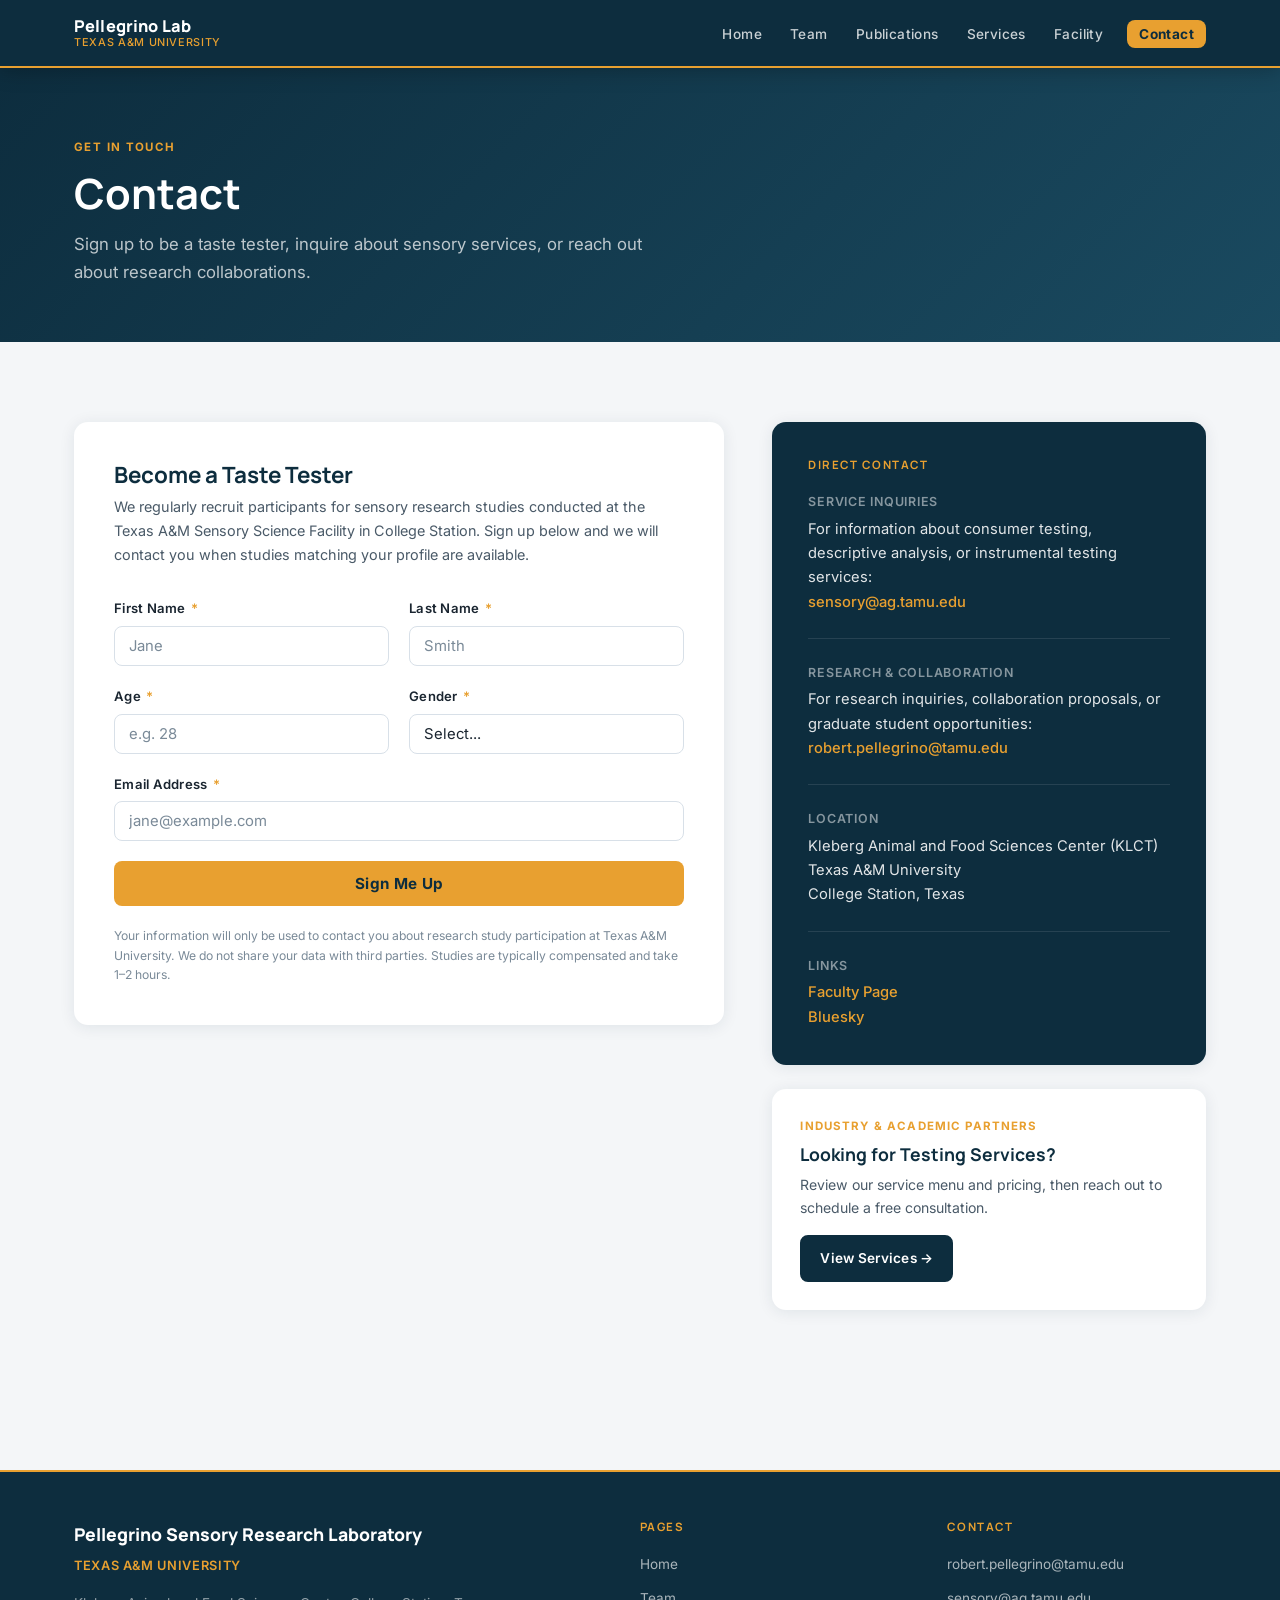
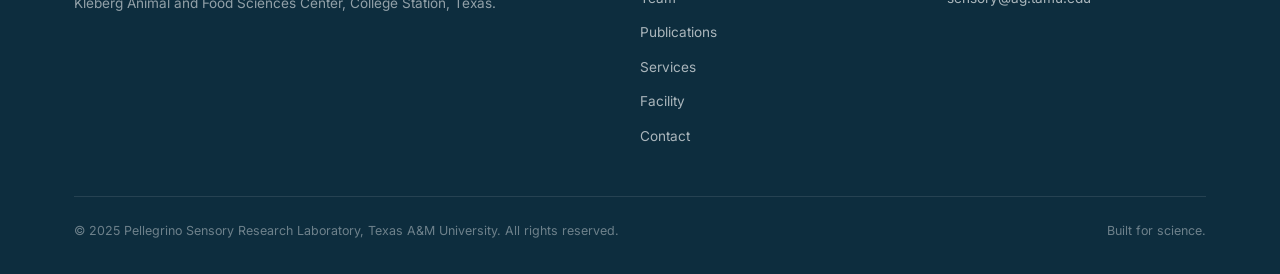
==== contact.html @ fd7e1817 "Add site files Add initial site files" ====
<!DOCTYPE html>
<html lang="en">
<head>
  <meta charset="UTF-8" />
  <meta name="viewport" content="width=device-width, initial-scale=1.0" />
  <title>Contact | Pellegrino Sensory Research Laboratory</title>
  <meta name="description" content="Sign up to be a taste tester, inquire about services, or reach out to the Pellegrino Sensory Research Laboratory at Texas A&M University." />
  <link rel="stylesheet" href="css/style.css" />
</head>
<body>

  <!-- Navigation -->
  <nav class="nav">
    <div class="nav-inner">
      <a class="nav-brand" href="index.html">
        <span class="nav-brand-name">Pellegrino Lab</span>
        <span class="nav-brand-sub">Texas A&amp;M University</span>
      </a>
      <button class="nav-toggle" aria-label="Toggle navigation">
        <span></span><span></span><span></span>
      </button>
      <ul class="nav-links">
        <li><a href="index.html">Home</a></li>
        <li><a href="team.html">Team</a></li>
        <li><a href="publications.html">Publications</a></li>
        <li><a href="services.html">Services</a></li>
        <li><a href="facilities.html">Facility</a></li>
        <li><a href="contact.html" class="nav-cta">Contact</a></li>
      </ul>
    </div>
  </nav>

  <!-- Page Hero -->
  <section class="page-hero">
    <div class="container">
      <span class="section-label">Get In Touch</span>
      <h1>Contact</h1>
      <p>Sign up to be a taste tester, inquire about sensory services, or reach out about research collaborations.</p>
    </div>
  </section>

  <!-- Contact Grid -->
  <section class="section">
    <div class="container">
      <div class="contact-grid">

        <!-- Taste Tester Form -->
        <div class="contact-form-card">
          <h2 class="form-title">Become a Taste Tester</h2>
          <p class="form-desc">
            We regularly recruit participants for sensory research studies conducted at the Texas A&amp;M
            Sensory Science Facility in College Station. Sign up below and we will contact you when
            studies matching your profile are available.
          </p>

          <form id="tasterForm" novalidate>
            <div class="form-row">
              <div class="form-group">
                <label for="firstName">First Name <span class="req">*</span></label>
                <input type="text" id="firstName" name="firstName" placeholder="Jane" required autocomplete="given-name" />
              </div>
              <div class="form-group">
                <label for="lastName">Last Name <span class="req">*</span></label>
                <input type="text" id="lastName" name="lastName" placeholder="Smith" required autocomplete="family-name" />
              </div>
            </div>

            <div class="form-row">
              <div class="form-group">
                <label for="age">Age <span class="req">*</span></label>
                <input type="number" id="age" name="age" placeholder="e.g. 28" min="18" max="100" required />
              </div>
              <div class="form-group">
                <label for="gender">Gender <span class="req">*</span></label>
                <select id="gender" name="gender" required>
                  <option value="" disabled selected>Select...</option>
                  <option value="female">Female</option>
                  <option value="male">Male</option>
                  <option value="other">Other / Prefer not to say</option>
                </select>
              </div>
            </div>

            <div class="form-group">
              <label for="email">Email Address <span class="req">*</span></label>
              <input type="email" id="email" name="email" placeholder="jane@example.com" required autocomplete="email" />
            </div>

            <button type="submit" class="form-submit">Sign Me Up</button>

            <div id="formMessage" class="form-message"></div>
          </form>

          <p style="font-size:0.76rem; color:var(--muted); margin-top:20px; line-height:1.6;">
            Your information will only be used to contact you about research study participation at
            Texas A&amp;M University. We do not share your data with third parties.
            Studies are typically compensated and take 1–2 hours.
          </p>
        </div>

        <!-- Contact Info -->
        <div>
          <div class="contact-info-card">
            <h3>Direct Contact</h3>

            <div class="contact-entry">
              <p class="contact-entry-label">Service Inquiries</p>
              <p class="contact-entry-value">
                For information about consumer testing, descriptive analysis, or instrumental testing services:<br />
                <a href="mailto:sensory@ag.tamu.edu">sensory@ag.tamu.edu</a>
              </p>
            </div>

            <div class="contact-entry">
              <p class="contact-entry-label">Research &amp; Collaboration</p>
              <p class="contact-entry-value">
                For research inquiries, collaboration proposals, or graduate student opportunities:<br />
                <a href="mailto:robert.pellegrino@tamu.edu">robert.pellegrino@tamu.edu</a>
              </p>
            </div>

            <div class="contact-entry">
              <p class="contact-entry-label">Location</p>
              <p class="contact-entry-value">
                Kleberg Animal and Food Sciences Center (KLCT)<br />
                Texas A&amp;M University<br />
                College Station, Texas
              </p>
            </div>

            <div class="contact-entry">
              <p class="contact-entry-label">Links</p>
              <p class="contact-entry-value">
                <a href="https://animalscience.tamu.edu/people/pellegrino-robert/" target="_blank" rel="noopener">Faculty Page</a><br />
                <a href="https://bsky.app/profile/kingfunk.bsky.social" target="_blank" rel="noopener">Bluesky</a>
              </p>
            </div>
          </div>

          <!-- Services CTA -->
          <div style="background:var(--bg-white); border-radius:var(--radius-lg); box-shadow:var(--shadow); padding:28px; margin-top:24px;">
            <p style="font-size:0.72rem; font-weight:700; letter-spacing:0.1em; text-transform:uppercase; color:var(--amber); margin-bottom:8px;">Industry &amp; Academic Partners</p>
            <h3 style="font-size:1.1rem; margin-bottom:8px;">Looking for Testing Services?</h3>
            <p style="font-size:0.88rem; color:var(--text-light); margin-bottom:16px;">
              Review our service menu and pricing, then reach out to schedule a free consultation.
            </p>
            <a href="services.html" class="btn btn-navy" style="font-size:0.85rem; padding:10px 18px;">View Services &rarr;</a>
          </div>
        </div>

      </div>
    </div>
  </section>

  <!-- Google Apps Script Setup Instructions (hidden — for admin reference) -->
  <!--
    ===============================================================
    GOOGLE APPS SCRIPT SETUP — TASTE TESTER FORM
    ===============================================================

    1. Create a new Google Sheet. Name the first row columns:
       Timestamp | First Name | Last Name | Age | Gender | Email

    2. Go to Extensions > Apps Script in that Google Sheet.

    3. Paste this code:

    function doPost(e) {
      try {
        var sheet = SpreadsheetApp.getActiveSpreadsheet().getActiveSheet();
        var data = JSON.parse(e.postData.contents);
        sheet.appendRow([
          new Date(),
          data.firstName || '',
          data.lastName  || '',
          data.age       || '',
          data.gender    || '',
          data.email     || ''
        ]);
        return ContentService
          .createTextOutput(JSON.stringify({ status: 'success' }))
          .setMimeType(ContentService.MimeType.JSON);
      } catch (err) {
        return ContentService
          .createTextOutput(JSON.stringify({ status: 'error', message: err.toString() }))
          .setMimeType(ContentService.MimeType.JSON);
      }
    }

    4. Click Deploy > New Deployment.
       - Type: Web App
       - Execute as: Me
       - Who has access: Anyone

    5. Copy the Web App URL.

    6. Open js/main.js and replace:
       const SCRIPT_URL = 'YOUR_GOOGLE_APPS_SCRIPT_URL';
       with your actual URL.
    ===============================================================
  -->

  <!-- Footer -->
  <footer class="footer">
    <div class="container">
      <div class="footer-grid">
        <div class="footer-brand">
          <div class="footer-brand-name">Pellegrino Sensory Research Laboratory</div>
          <div class="footer-brand-sub">Texas A&amp;M University</div>
          <p>Kleberg Animal and Food Sciences Center, College Station, Texas.</p>
        </div>
        <div class="footer-col">
          <h4>Pages</h4>
          <ul>
            <li><a href="index.html">Home</a></li>
            <li><a href="team.html">Team</a></li>
            <li><a href="publications.html">Publications</a></li>
            <li><a href="services.html">Services</a></li>
            <li><a href="facilities.html">Facility</a></li>
            <li><a href="contact.html">Contact</a></li>
          </ul>
        </div>
        <div class="footer-col">
          <h4>Contact</h4>
          <ul>
            <li><a href="mailto:robert.pellegrino@tamu.edu">robert.pellegrino@tamu.edu</a></li>
            <li><a href="mailto:sensory@ag.tamu.edu">sensory@ag.tamu.edu</a></li>
          </ul>
        </div>
      </div>
      <div class="footer-bottom">
        <p>&copy; 2025 Pellegrino Sensory Research Laboratory, Texas A&amp;M University. All rights reserved.</p>
        <p>Built for science.</p>
      </div>
    </div>
  </footer>

  <script src="js/main.js"></script>
</body>
</html>
---- css/style.css ----
/* ============================================================
   Pellegrino Sensory Research Laboratory — Main Stylesheet
   Design: Modern Scientific | Navy + Amber
   ============================================================ */

@import url('https://fonts.googleapis.com/css2?family=Inter:wght@300;400;500;600;700&family=Manrope:wght@700;800&display=swap');

/* --- Custom Properties --- */
:root {
  --navy:        #0d2d3e;
  --navy-mid:    #1a4a60;
  --navy-light:  #2a6080;
  --amber:       #e8a030;
  --amber-light: #f0b850;
  --amber-dim:   rgba(232,160,48,0.12);
  --bg:          #f4f6f8;
  --bg-white:    #ffffff;
  --text:        #1a2530;
  --text-light:  #4a5a68;
  --muted:       #7a8a98;
  --border:      #d8e0e8;
  --shadow:      0 2px 16px rgba(13,45,62,0.09);
  --shadow-lg:   0 8px 40px rgba(13,45,62,0.14);
  --radius:      8px;
  --radius-lg:   14px;
  --nav-h:       68px;
  --max:         1180px;
  --transition:  0.22s ease;
}

/* --- Reset & Base --- */
*, *::before, *::after { box-sizing: border-box; margin: 0; padding: 0; }

html { scroll-behavior: smooth; }

body {
  font-family: 'Inter', -apple-system, BlinkMacSystemFont, 'Segoe UI', sans-serif;
  font-size: 16px;
  line-height: 1.65;
  color: var(--text);
  background: var(--bg);
}

a { color: var(--amber); text-decoration: none; transition: color var(--transition); }
a:hover { color: var(--amber-light); }

img { max-width: 100%; height: auto; display: block; border-radius: var(--radius); }

h1, h2, h3, h4 {
  font-family: 'Manrope', 'Inter', sans-serif;
  line-height: 1.2;
  color: var(--navy);
}

p { margin-bottom: 1rem; }
p:last-child { margin-bottom: 0; }

ul { list-style: none; }

/* --- Layout Helpers --- */
.container {
  max-width: var(--max);
  margin: 0 auto;
  padding: 0 24px;
}

.section { padding: 80px 0; }
.section-sm { padding: 48px 0; }

.section-label {
  display: inline-block;
  font-size: 0.72rem;
  font-weight: 700;
  letter-spacing: 0.12em;
  text-transform: uppercase;
  color: var(--amber);
  margin-bottom: 12px;
}

.section-title {
  font-size: clamp(1.6rem, 3vw, 2.2rem);
  font-weight: 800;
  color: var(--navy);
  margin-bottom: 16px;
}

.section-subtitle {
  font-size: 1.08rem;
  color: var(--text-light);
  max-width: 640px;
  margin-bottom: 48px;
}

.text-center { text-align: center; }
.text-center .section-subtitle { margin-left: auto; margin-right: auto; }

/* --- Navigation --- */
.nav {
  position: sticky;
  top: 0;
  z-index: 1000;
  background: var(--navy);
  height: var(--nav-h);
  border-bottom: 2px solid var(--amber);
  box-shadow: 0 2px 20px rgba(0,0,0,0.25);
}

.nav-inner {
  max-width: var(--max);
  margin: 0 auto;
  padding: 0 24px;
  height: 100%;
  display: flex;
  align-items: center;
  justify-content: space-between;
  gap: 24px;
}

.nav-brand {
  display: flex;
  flex-direction: column;
  line-height: 1.15;
  color: var(--bg-white);
  text-decoration: none;
  flex-shrink: 0;
}

.nav-brand-name {
  font-family: 'Manrope', sans-serif;
  font-size: 1.02rem;
  font-weight: 800;
  letter-spacing: 0.01em;
  color: var(--bg-white);
}

.nav-brand-sub {
  font-size: 0.68rem;
  font-weight: 500;
  letter-spacing: 0.06em;
  text-transform: uppercase;
  color: var(--amber);
}

.nav-links {
  display: flex;
  align-items: center;
  gap: 4px;
}

.nav-links a {
  font-size: 0.85rem;
  font-weight: 500;
  letter-spacing: 0.03em;
  color: rgba(255,255,255,0.78);
  padding: 6px 12px;
  border-radius: var(--radius);
  transition: all var(--transition);
  text-decoration: none;
}

.nav-links a:hover {
  color: var(--bg-white);
  background: rgba(255,255,255,0.1);
}

.nav-links a.active {
  color: var(--amber);
  background: var(--amber-dim);
}

.nav-links a.nav-cta {
  background: var(--amber);
  color: var(--navy);
  font-weight: 700;
  margin-left: 8px;
}

.nav-links a.nav-cta:hover {
  background: var(--amber-light);
  color: var(--navy);
}

/* Hamburger */
.nav-toggle {
  display: none;
  flex-direction: column;
  gap: 5px;
  cursor: pointer;
  padding: 8px;
  border: none;
  background: none;
}

.nav-toggle span {
  display: block;
  width: 24px;
  height: 2px;
  background: var(--bg-white);
  border-radius: 2px;
  transition: all var(--transition);
}

.nav-toggle.open span:nth-child(1) { transform: translateY(7px) rotate(45deg); }
.nav-toggle.open span:nth-child(2) { opacity: 0; }
.nav-toggle.open span:nth-child(3) { transform: translateY(-7px) rotate(-45deg); }

/* --- Hero (Home Page) --- */
.hero {
  background: linear-gradient(135deg, var(--navy) 0%, var(--navy-mid) 60%, #1a3d54 100%);
  padding: 100px 0 90px;
  position: relative;
  overflow: hidden;
}

.hero::before {
  content: '';
  position: absolute;
  inset: 0;
  background:
    radial-gradient(ellipse 60% 80% at 80% 40%, rgba(232,160,48,0.08) 0%, transparent 70%),
    radial-gradient(ellipse 40% 60% at 10% 80%, rgba(42,96,128,0.3) 0%, transparent 70%);
}

.hero .container { position: relative; z-index: 1; }

.hero-grid {
  display: grid;
  grid-template-columns: 1fr 1fr;
  gap: 60px;
  align-items: center;
}

.hero-eyebrow {
  font-size: 0.72rem;
  font-weight: 700;
  letter-spacing: 0.14em;
  text-transform: uppercase;
  color: var(--amber);
  margin-bottom: 16px;
}

.hero h1 {
  font-family: 'Manrope', sans-serif;
  font-size: clamp(2rem, 4vw, 3rem);
  font-weight: 800;
  color: #ffffff;
  line-height: 1.12;
  margin-bottom: 24px;
}

.hero h1 em {
  font-style: normal;
  color: var(--amber);
}

.hero-desc {
  font-size: 1.05rem;
  color: rgba(255,255,255,0.78);
  line-height: 1.7;
  margin-bottom: 36px;
  max-width: 520px;
}

.hero-actions { display: flex; gap: 16px; flex-wrap: wrap; }

.btn {
  display: inline-flex;
  align-items: center;
  gap: 8px;
  padding: 12px 24px;
  border-radius: var(--radius);
  font-size: 0.9rem;
  font-weight: 600;
  letter-spacing: 0.02em;
  cursor: pointer;
  border: 2px solid transparent;
  transition: all var(--transition);
  text-decoration: none;
}

.btn-primary {
  background: var(--amber);
  color: var(--navy);
  border-color: var(--amber);
}

.btn-primary:hover {
  background: var(--amber-light);
  color: var(--navy);
  border-color: var(--amber-light);
  transform: translateY(-1px);
  box-shadow: 0 6px 20px rgba(232,160,48,0.35);
}

.btn-outline {
  background: transparent;
  color: #ffffff;
  border-color: rgba(255,255,255,0.4);
}

.btn-outline:hover {
  background: rgba(255,255,255,0.1);
  color: #ffffff;
  border-color: rgba(255,255,255,0.8);
}

.btn-navy {
  background: var(--navy);
  color: #ffffff;
  border-color: var(--navy);
}

.btn-navy:hover {
  background: var(--navy-mid);
  color: #ffffff;
  transform: translateY(-1px);
  box-shadow: var(--shadow);
}

.hero-visual img {
  border-radius: var(--radius-lg);
  box-shadow: var(--shadow-lg);
  width: 100%;
  max-height: 400px;
  object-fit: contain;
  background: rgba(255,255,255,0.05);
  padding: 24px;
}

/* --- Stat Bar --- */
.stat-bar {
  background: var(--amber);
  padding: 28px 0;
}

.stat-grid {
  display: grid;
  grid-template-columns: repeat(4, 1fr);
  gap: 24px;
  text-align: center;
}

.stat-item {}

.stat-number {
  font-family: 'Manrope', sans-serif;
  font-size: 1.9rem;
  font-weight: 800;
  color: var(--navy);
  line-height: 1;
  display: block;
}

.stat-label {
  font-size: 0.78rem;
  font-weight: 600;
  letter-spacing: 0.06em;
  text-transform: uppercase;
  color: var(--navy);
  opacity: 0.75;
  margin-top: 4px;
}

/* --- Content Cards --- */
.card {
  background: var(--bg-white);
  border-radius: var(--radius-lg);
  box-shadow: var(--shadow);
  overflow: hidden;
  transition: box-shadow var(--transition), transform var(--transition);
}

.card:hover {
  box-shadow: var(--shadow-lg);
  transform: translateY(-3px);
}

.card-body { padding: 28px; }

.card-icon {
  width: 52px;
  height: 52px;
  border-radius: 12px;
  background: var(--amber-dim);
  display: flex;
  align-items: center;
  justify-content: center;
  font-size: 1.5rem;
  margin-bottom: 16px;
}

.card h3 {
  font-size: 1.1rem;
  font-weight: 700;
  margin-bottom: 10px;
}

.card p { font-size: 0.93rem; color: var(--text-light); }

/* Grid helpers */
.grid-3 { display: grid; grid-template-columns: repeat(3, 1fr); gap: 24px; }
.grid-2 { display: grid; grid-template-columns: repeat(2, 1fr); gap: 32px; }
.grid-2-1 { display: grid; grid-template-columns: 2fr 1fr; gap: 48px; align-items: start; }

/* --- Research Section (Home) --- */
.research-split {
  display: grid;
  grid-template-columns: 1fr 1fr;
  gap: 64px;
  align-items: center;
}

.research-split img {
  border-radius: var(--radius-lg);
  box-shadow: var(--shadow);
}

/* --- Approach Banner --- */
.approach-banner {
  background: var(--navy);
  padding: 72px 0;
}

.approach-banner .section-label { color: var(--amber); }
.approach-banner .section-title { color: #ffffff; }
.approach-banner .section-subtitle { color: rgba(255,255,255,0.7); max-width: 700px; }

.approach-grid {
  display: grid;
  grid-template-columns: repeat(4, 1fr);
  gap: 20px;
  margin-top: 48px;
}

.approach-item {
  background: rgba(255,255,255,0.06);
  border: 1px solid rgba(255,255,255,0.1);
  border-radius: var(--radius-lg);
  padding: 28px 22px;
  text-align: center;
  transition: background var(--transition), border-color var(--transition);
}

.approach-item:hover {
  background: rgba(232,160,48,0.12);
  border-color: var(--amber);
}

.approach-icon {
  font-size: 2rem;
  margin-bottom: 12px;
}

.approach-item h4 {
  font-size: 1rem;
  font-weight: 700;
  color: var(--amber);
  margin-bottom: 8px;
}

.approach-item p {
  font-size: 0.85rem;
  color: rgba(255,255,255,0.65);
  line-height: 1.55;
}

/* --- Team Page --- */
.pi-card {
  background: var(--bg-white);
  border-radius: var(--radius-lg);
  box-shadow: var(--shadow-lg);
  overflow: hidden;
  display: grid;
  grid-template-columns: 280px 1fr;
}

.pi-photo {
  position: relative;
  overflow: hidden;
}

.pi-photo img {
  width: 100%;
  height: 100%;
  object-fit: cover;
  object-position: top;
  border-radius: 0;
  min-height: 360px;
}

.pi-body {
  padding: 48px 48px;
}

.pi-role {
  display: inline-block;
  background: var(--amber-dim);
  color: var(--amber);
  font-size: 0.75rem;
  font-weight: 700;
  letter-spacing: 0.1em;
  text-transform: uppercase;
  padding: 4px 12px;
  border-radius: 20px;
  margin-bottom: 12px;
}

.pi-body h2 {
  font-size: 1.8rem;
  margin-bottom: 6px;
}

.pi-institution {
  font-size: 0.88rem;
  color: var(--muted);
  margin-bottom: 24px;
}

.pi-links {
  display: flex;
  flex-wrap: wrap;
  gap: 10px;
  margin: 20px 0 28px;
}

.pi-links a {
  display: inline-flex;
  align-items: center;
  gap: 6px;
  font-size: 0.82rem;
  font-weight: 600;
  padding: 6px 14px;
  border-radius: 20px;
  border: 1.5px solid var(--border);
  color: var(--text-light);
  transition: all var(--transition);
}

.pi-links a:hover {
  border-color: var(--amber);
  color: var(--amber);
  background: var(--amber-dim);
}

.cookbook-strip {
  background: linear-gradient(135deg, var(--navy) 0%, var(--navy-mid) 100%);
  border-radius: var(--radius-lg);
  padding: 40px;
  display: grid;
  grid-template-columns: 120px 1fr;
  gap: 32px;
  align-items: center;
  margin-top: 40px;
}

.cookbook-strip img {
  border-radius: var(--radius);
  box-shadow: var(--shadow-lg);
  width: 120px;
}

.cookbook-strip h3 { color: #ffffff; margin-bottom: 8px; }
.cookbook-strip p { color: rgba(255,255,255,0.72); font-size: 0.9rem; }
.cookbook-strip .btn { margin-top: 16px; }

.team-grid {
  display: grid;
  grid-template-columns: repeat(3, 1fr);
  gap: 28px;
  margin-top: 48px;
}

.member-card {
  background: var(--bg-white);
  border-radius: var(--radius-lg);
  box-shadow: var(--shadow);
  overflow: hidden;
  text-align: center;
  transition: box-shadow var(--transition), transform var(--transition);
}

.member-card:hover {
  box-shadow: var(--shadow-lg);
  transform: translateY(-4px);
}

.member-photo {
  height: 200px;
  background: linear-gradient(135deg, var(--bg) 0%, var(--border) 100%);
  display: flex;
  align-items: center;
  justify-content: center;
  font-size: 4rem;
  color: var(--muted);
}

.member-photo img {
  width: 100%;
  height: 100%;
  object-fit: cover;
  object-position: top;
  border-radius: 0;
}

.member-body { padding: 24px; }
.member-body h3 { font-size: 1.05rem; margin-bottom: 4px; }
.member-role {
  font-size: 0.8rem;
  color: var(--amber);
  font-weight: 600;
  text-transform: uppercase;
  letter-spacing: 0.07em;
}

/* --- Publications Page --- */
.pub-list { list-style: none; }

.pub-item {
  background: var(--bg-white);
  border-radius: var(--radius);
  box-shadow: var(--shadow);
  padding: 24px 28px;
  margin-bottom: 16px;
  border-left: 3px solid var(--border);
  transition: border-color var(--transition), box-shadow var(--transition);
}

.pub-item:hover {
  border-left-color: var(--amber);
  box-shadow: var(--shadow-lg);
}

.pub-year {
  font-size: 0.75rem;
  font-weight: 700;
  letter-spacing: 0.08em;
  color: var(--amber);
  text-transform: uppercase;
  margin-bottom: 6px;
}

.pub-citation {
  font-size: 0.93rem;
  color: var(--text);
  line-height: 1.6;
}

.pub-citation a {
  color: var(--navy-light);
  text-decoration: underline;
  text-underline-offset: 2px;
}

.pub-citation a:hover { color: var(--amber); }

.pub-type-badge {
  display: inline-block;
  font-size: 0.68rem;
  font-weight: 700;
  letter-spacing: 0.1em;
  text-transform: uppercase;
  padding: 3px 10px;
  border-radius: 20px;
  margin-bottom: 8px;
}

.badge-preprint {
  background: rgba(42,96,128,0.12);
  color: var(--navy-light);
}

.badge-journal {
  background: var(--amber-dim);
  color: #a06010;
}

.badge-book {
  background: rgba(92,124,78,0.12);
  color: #4a7a38;
}

.book-card {
  background: var(--bg-white);
  border-radius: var(--radius-lg);
  box-shadow: var(--shadow);
  overflow: hidden;
  display: flex;
  gap: 0;
}

.book-cover {
  width: 160px;
  flex-shrink: 0;
  overflow: hidden;
}

.book-cover img {
  width: 100%;
  height: 100%;
  object-fit: cover;
  border-radius: 0;
}

.book-info { padding: 32px; }
.book-info h3 { margin-bottom: 10px; font-size: 1.2rem; }
.book-info p { font-size: 0.92rem; color: var(--text-light); margin-bottom: 16px; }

/* --- Services Page --- */
.services-intro {
  background: var(--bg-white);
  border-radius: var(--radius-lg);
  box-shadow: var(--shadow);
  padding: 40px;
  display: grid;
  grid-template-columns: 1fr auto;
  gap: 32px;
  align-items: center;
  margin-bottom: 56px;
}

.services-intro p { font-size: 1rem; color: var(--text-light); }
.services-intro-contact p { text-align: right; }
.services-intro-contact a { font-weight: 600; display: block; }

.service-section { margin-bottom: 56px; }

.service-header {
  display: flex;
  align-items: center;
  gap: 16px;
  margin-bottom: 28px;
  padding-bottom: 16px;
  border-bottom: 2px solid var(--border);
}

.service-header-icon {
  width: 48px;
  height: 48px;
  border-radius: 12px;
  background: var(--navy);
  display: flex;
  align-items: center;
  justify-content: center;
  font-size: 1.3rem;
  flex-shrink: 0;
}

.service-header h2 { font-size: 1.5rem; color: var(--navy); }
.service-header p { font-size: 0.88rem; color: var(--text-light); margin: 4px 0 0; }

.pricing-grid { display: grid; grid-template-columns: repeat(3, 1fr); gap: 20px; }

.pricing-card {
  background: var(--bg-white);
  border-radius: var(--radius-lg);
  box-shadow: var(--shadow);
  overflow: hidden;
  display: flex;
  flex-direction: column;
}

.pricing-card-header {
  background: var(--navy);
  padding: 24px 24px 20px;
  color: #ffffff;
}

.pricing-card-header h3 { font-size: 1.05rem; color: #ffffff; margin-bottom: 4px; }
.pricing-card-desc { font-size: 0.8rem; color: rgba(255,255,255,0.65); line-height: 1.5; }

.pricing-card-body { padding: 24px; flex: 1; }

.pricing-spec {
  font-size: 0.83rem;
  color: var(--text-light);
  padding: 8px 0;
  border-bottom: 1px solid var(--border);
  display: flex;
  align-items: flex-start;
  gap: 8px;
}

.pricing-spec:last-of-type { border-bottom: none; }

.pricing-spec::before {
  content: '·';
  color: var(--amber);
  font-weight: 700;
  flex-shrink: 0;
  margin-top: 1px;
}

.pricing-table { margin-top: 20px; }

.price-row {
  display: flex;
  justify-content: space-between;
  align-items: center;
  padding: 10px 16px;
  border-radius: var(--radius);
  font-size: 0.88rem;
}

.price-row:nth-child(odd) { background: var(--bg); }

.price-label { font-weight: 500; color: var(--text); }
.price-value { font-weight: 700; color: var(--navy); }

.price-note {
  font-size: 0.78rem;
  color: var(--muted);
  margin-top: 12px;
  padding: 10px 14px;
  background: var(--amber-dim);
  border-radius: var(--radius);
  border-left: 3px solid var(--amber);
}

.instrument-table {
  width: 100%;
  border-collapse: collapse;
  font-size: 0.9rem;
}

.instrument-table th {
  background: var(--navy);
  color: #ffffff;
  font-weight: 600;
  text-align: left;
  padding: 12px 18px;
  font-size: 0.82rem;
  letter-spacing: 0.04em;
}

.instrument-table th:first-child { border-radius: var(--radius) 0 0 0; }
.instrument-table th:last-child { border-radius: 0 var(--radius) 0 0; }

.instrument-table td {
  padding: 12px 18px;
  border-bottom: 1px solid var(--border);
  color: var(--text);
}

.instrument-table tr:last-child td { border-bottom: none; }
.instrument-table tr:hover td { background: var(--bg); }

/* --- Facilities Page --- */
.facility-hero {
  background: var(--navy);
  padding: 72px 0 56px;
}

.facility-hero .section-title { color: #ffffff; }
.facility-hero .section-subtitle { color: rgba(255,255,255,0.72); }
.facility-hero .section-label { color: var(--amber); }

.facility-stats {
  display: grid;
  grid-template-columns: repeat(4, 1fr);
  gap: 20px;
  margin-top: 48px;
}

.facility-stat {
  background: rgba(255,255,255,0.07);
  border: 1px solid rgba(255,255,255,0.12);
  border-radius: var(--radius-lg);
  padding: 24px 20px;
  text-align: center;
}

.facility-stat-num {
  display: block;
  font-family: 'Manrope', sans-serif;
  font-size: 2rem;
  font-weight: 800;
  color: var(--amber);
  line-height: 1;
  margin-bottom: 6px;
}

.facility-stat-label {
  font-size: 0.78rem;
  font-weight: 600;
  letter-spacing: 0.06em;
  text-transform: uppercase;
  color: rgba(255,255,255,0.6);
}

.facility-section {
  background: var(--bg-white);
  border-radius: var(--radius-lg);
  box-shadow: var(--shadow);
  overflow: hidden;
  margin-bottom: 28px;
}

.facility-section-header {
  padding: 28px 32px 20px;
  border-bottom: 1px solid var(--border);
  display: flex;
  align-items: center;
  gap: 16px;
}

.facility-section-icon {
  width: 44px;
  height: 44px;
  border-radius: 10px;
  background: var(--amber-dim);
  display: flex;
  align-items: center;
  justify-content: center;
  font-size: 1.2rem;
  flex-shrink: 0;
}

.facility-section-header h2 {
  font-size: 1.2rem;
  color: var(--navy);
}

.facility-section-body { padding: 28px 32px; }

.facility-section-body p { font-size: 0.95rem; color: var(--text-light); }

.facility-img {
  width: 100%;
  max-height: 420px;
  object-fit: cover;
  border-radius: 0;
  margin-bottom: 0;
}

/* --- Contact Page --- */
.contact-grid {
  display: grid;
  grid-template-columns: 3fr 2fr;
  gap: 48px;
  align-items: start;
}

.contact-form-card {
  background: var(--bg-white);
  border-radius: var(--radius-lg);
  box-shadow: var(--shadow);
  padding: 40px;
}

.form-title { font-size: 1.4rem; margin-bottom: 6px; }
.form-desc { font-size: 0.9rem; color: var(--text-light); margin-bottom: 32px; }

.form-row { display: grid; grid-template-columns: 1fr 1fr; gap: 20px; }

.form-group { margin-bottom: 20px; }

.form-group label {
  display: block;
  font-size: 0.82rem;
  font-weight: 600;
  color: var(--text);
  margin-bottom: 6px;
  letter-spacing: 0.02em;
}

.form-group label .req { color: var(--amber); margin-left: 2px; }

.form-group input,
.form-group select {
  width: 100%;
  padding: 10px 14px;
  border: 1.5px solid var(--border);
  border-radius: var(--radius);
  font-size: 0.93rem;
  font-family: inherit;
  color: var(--text);
  background: var(--bg-white);
  transition: border-color var(--transition), box-shadow var(--transition);
  outline: none;
  -webkit-appearance: none;
}

.form-group input:focus,
.form-group select:focus {
  border-color: var(--amber);
  box-shadow: 0 0 0 3px rgba(232,160,48,0.14);
}

.form-group input::placeholder { color: var(--muted); }

.form-submit {
  width: 100%;
  padding: 13px 24px;
  background: var(--amber);
  color: var(--navy);
  font-size: 0.95rem;
  font-weight: 700;
  font-family: inherit;
  border: none;
  border-radius: var(--radius);
  cursor: pointer;
  transition: all var(--transition);
  letter-spacing: 0.02em;
}

.form-submit:hover {
  background: var(--amber-light);
  transform: translateY(-1px);
  box-shadow: 0 6px 20px rgba(232,160,48,0.4);
}

.form-message {
  display: none;
  padding: 14px 18px;
  border-radius: var(--radius);
  font-size: 0.88rem;
  font-weight: 500;
  margin-top: 16px;
}

.form-message.success {
  background: rgba(52,168,83,0.1);
  color: #276633;
  border: 1px solid rgba(52,168,83,0.3);
}

.form-message.error {
  background: rgba(234,67,53,0.1);
  color: #c0392b;
  border: 1px solid rgba(234,67,53,0.3);
}

.contact-info-card {
  background: var(--navy);
  border-radius: var(--radius-lg);
  box-shadow: var(--shadow);
  padding: 36px;
  color: #ffffff;
}

.contact-info-card h3 {
  color: var(--amber);
  font-size: 0.72rem;
  font-weight: 700;
  letter-spacing: 0.12em;
  text-transform: uppercase;
  margin-bottom: 20px;
}

.contact-entry {
  margin-bottom: 24px;
  padding-bottom: 24px;
  border-bottom: 1px solid rgba(255,255,255,0.1);
}

.contact-entry:last-child { border-bottom: none; margin-bottom: 0; padding-bottom: 0; }

.contact-entry-label {
  font-size: 0.78rem;
  font-weight: 600;
  letter-spacing: 0.06em;
  text-transform: uppercase;
  color: rgba(255,255,255,0.5);
  margin-bottom: 4px;
}

.contact-entry-value {
  font-size: 0.92rem;
  color: rgba(255,255,255,0.88);
}

.contact-entry-value a {
  color: var(--amber);
  font-weight: 500;
}

.contact-entry-value a:hover { color: var(--amber-light); }

/* --- Page Hero (inner pages) --- */
.page-hero {
  background: linear-gradient(135deg, var(--navy) 0%, var(--navy-mid) 100%);
  padding: 64px 0 56px;
}

.page-hero .section-label { color: var(--amber); }
.page-hero h1 { color: #ffffff; font-size: clamp(1.8rem, 4vw, 2.6rem); margin-bottom: 12px; }
.page-hero p { color: rgba(255,255,255,0.72); max-width: 600px; font-size: 1.05rem; }

/* --- Footer --- */
.footer {
  background: var(--navy);
  border-top: 2px solid var(--amber);
  padding: 48px 0 32px;
  margin-top: 80px;
}

.footer-grid {
  display: grid;
  grid-template-columns: 2fr 1fr 1fr;
  gap: 48px;
  margin-bottom: 40px;
}

.footer-brand {}

.footer-brand-name {
  font-family: 'Manrope', sans-serif;
  font-size: 1.1rem;
  font-weight: 800;
  color: #ffffff;
  margin-bottom: 6px;
}

.footer-brand-sub {
  font-size: 0.8rem;
  color: var(--amber);
  font-weight: 600;
  letter-spacing: 0.05em;
  text-transform: uppercase;
  margin-bottom: 16px;
}

.footer-brand p {
  font-size: 0.85rem;
  color: rgba(255,255,255,0.55);
  line-height: 1.65;
  margin-bottom: 0;
}

.footer-col h4 {
  font-size: 0.72rem;
  font-weight: 700;
  letter-spacing: 0.12em;
  text-transform: uppercase;
  color: var(--amber);
  margin-bottom: 16px;
}

.footer-col ul li {
  margin-bottom: 8px;
}

.footer-col ul li a {
  font-size: 0.85rem;
  color: rgba(255,255,255,0.65);
  transition: color var(--transition);
}

.footer-col ul li a:hover { color: #ffffff; }

.footer-bottom {
  padding-top: 24px;
  border-top: 1px solid rgba(255,255,255,0.1);
  display: flex;
  justify-content: space-between;
  align-items: center;
  gap: 16px;
  flex-wrap: wrap;
}

.footer-bottom p {
  font-size: 0.78rem;
  color: rgba(255,255,255,0.4);
  margin-bottom: 0;
}

/* --- Utility --- */
.divider {
  height: 1px;
  background: var(--border);
  margin: 40px 0;
}

.amber-accent { color: var(--amber); }

.highlight-bar {
  background: var(--amber-dim);
  border-left: 4px solid var(--amber);
  border-radius: 0 var(--radius) var(--radius) 0;
  padding: 14px 20px;
  font-size: 0.92rem;
  color: var(--text);
  margin: 24px 0;
}

/* --- Responsive --- */
@media (max-width: 960px) {
  .nav-links { display: none; }
  .nav-toggle { display: flex; }

  .nav-links.open {
    display: flex;
    flex-direction: column;
    position: absolute;
    top: var(--nav-h);
    left: 0;
    right: 0;
    background: var(--navy);
    border-bottom: 2px solid var(--amber);
    padding: 16px 24px 24px;
    gap: 4px;
    box-shadow: 0 8px 24px rgba(0,0,0,0.3);
    z-index: 999;
  }

  .nav-links.open a {
    padding: 10px 14px;
    font-size: 0.95rem;
  }

  .nav-links.open a.nav-cta { margin-left: 0; margin-top: 8px; text-align: center; }

  .hero-grid,
  .research-split,
  .contact-grid,
  .pi-card,
  .grid-2,
  .grid-2-1 {
    grid-template-columns: 1fr;
  }

  .hero { padding: 64px 0; }
  .hero-visual { display: none; }

  .stat-grid,
  .approach-grid,
  .facility-stats { grid-template-columns: repeat(2, 1fr); }

  .grid-3,
  .team-grid,
  .pricing-grid { grid-template-columns: 1fr 1fr; }

  .pi-photo { min-height: 300px; }

  .book-card { flex-direction: column; }
  .book-cover { width: 100%; height: 200px; }
  .book-cover img { object-position: top center; }

  .services-intro { grid-template-columns: 1fr; }
  .services-intro-contact p { text-align: left; }

  .footer-grid { grid-template-columns: 1fr 1fr; gap: 32px; }
  .footer-brand { grid-column: 1 / -1; }
}

@media (max-width: 600px) {
  .section { padding: 56px 0; }
  .container { padding: 0 18px; }

  .stat-grid,
  .approach-grid,
  .facility-stats,
  .grid-3,
  .team-grid,
  .pricing-grid,
  .form-row { grid-template-columns: 1fr; }

  .cookbook-strip { grid-template-columns: 1fr; text-align: center; }
  .cookbook-strip img { margin: 0 auto; }

  .footer-grid { grid-template-columns: 1fr; }
  .footer-bottom { flex-direction: column; text-align: center; }
}
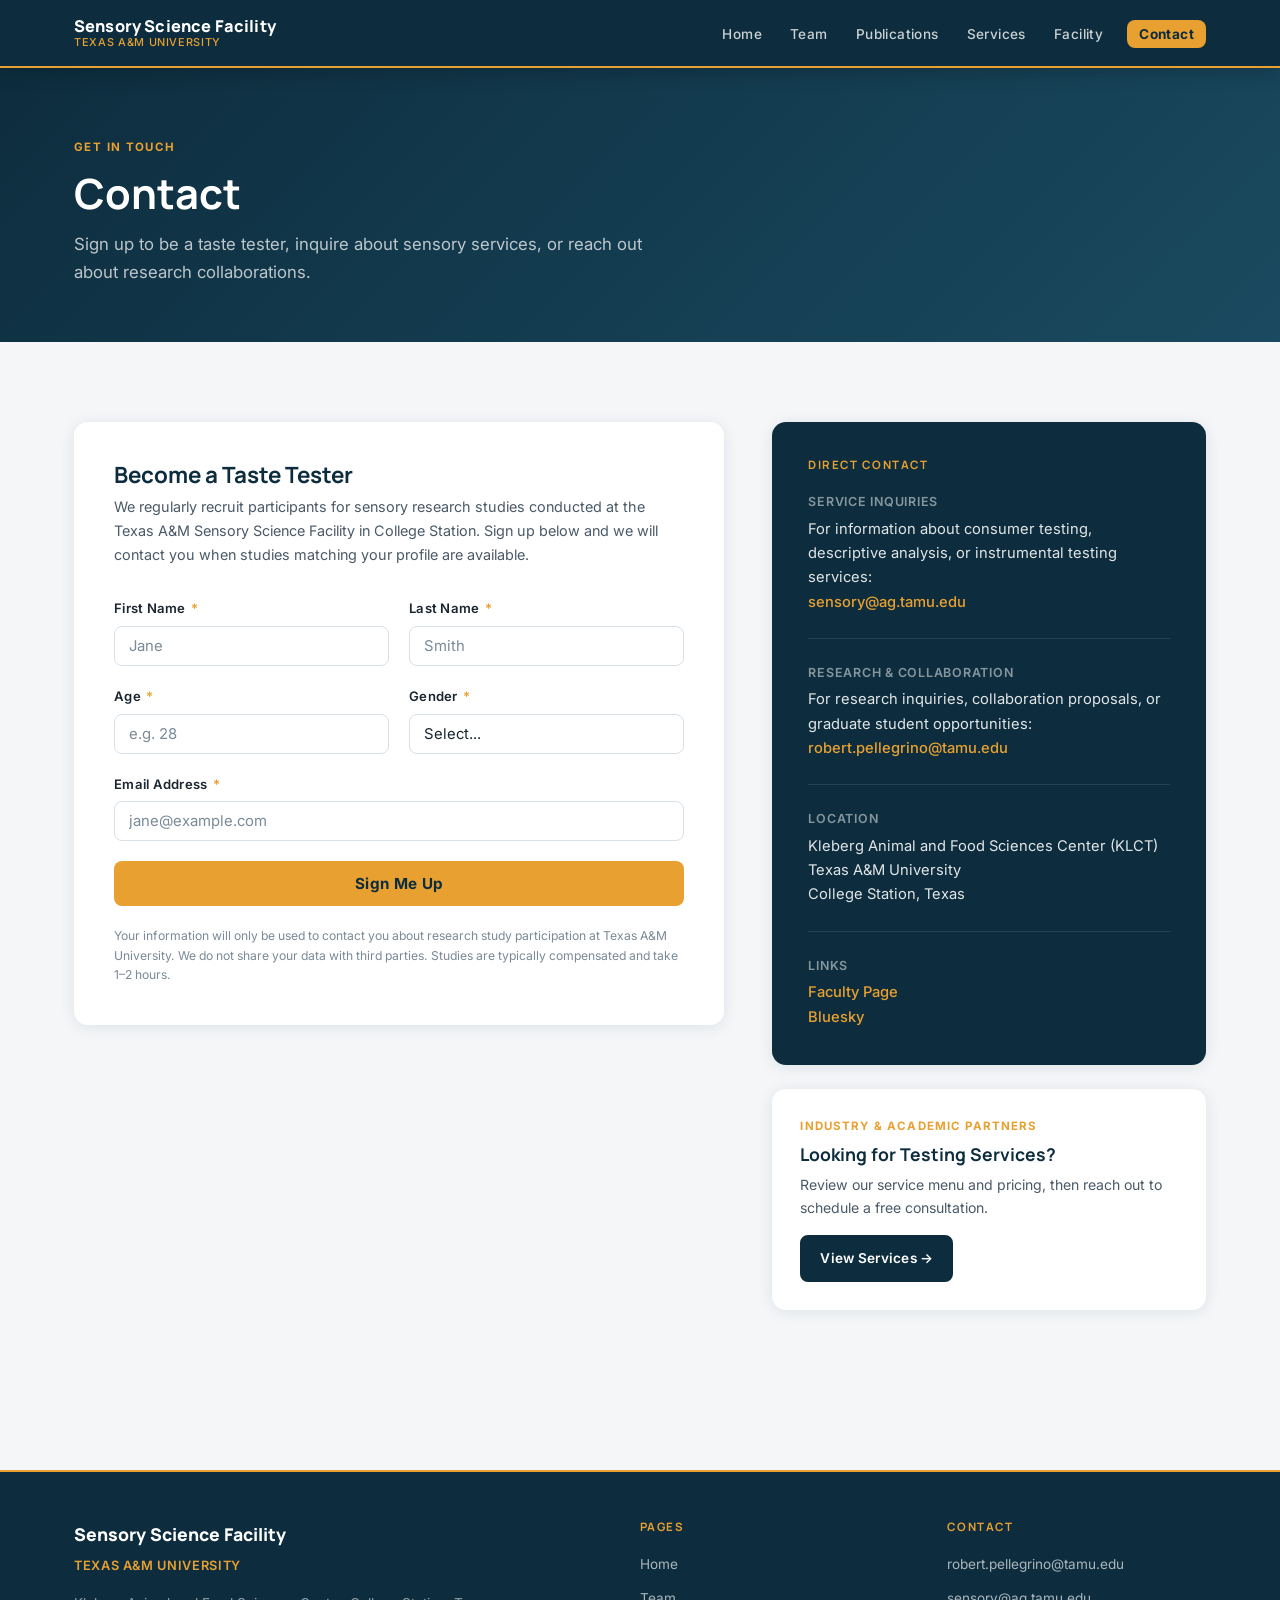
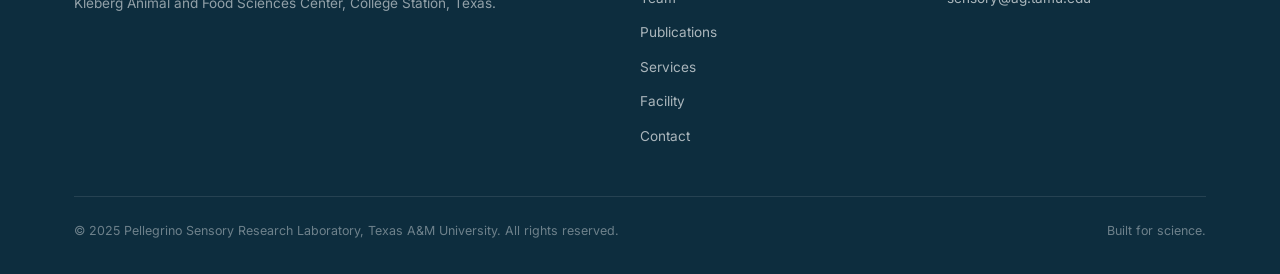
==== commit c6122cf8: "updates text, pictures and links. first update to make sure text was correct." ====
--- a/contact.html
+++ b/contact.html
@@ -13,7 +13,7 @@
   <nav class="nav">
     <div class="nav-inner">
       <a class="nav-brand" href="index.html">
-        <span class="nav-brand-name">Pellegrino Lab</span>
+        <span class="nav-brand-name">Sensory Science Facility</span>
         <span class="nav-brand-sub">Texas A&amp;M University</span>
       </a>
       <button class="nav-toggle" aria-label="Toggle navigation">
@@ -205,7 +205,7 @@
     <div class="container">
       <div class="footer-grid">
         <div class="footer-brand">
-          <div class="footer-brand-name">Pellegrino Sensory Research Laboratory</div>
+          <div class="footer-brand-name">Sensory Science Facility</div>
           <div class="footer-brand-sub">Texas A&amp;M University</div>
           <p>Kleberg Animal and Food Sciences Center, College Station, Texas.</p>
         </div>
--- a/css/style.css
+++ b/css/style.css
@@ -926,8 +926,9 @@
 
 .facility-img {
   width: 100%;
-  max-height: 420px;
+  max-height: 360px;
   object-fit: cover;
+  object-position: center;
   border-radius: 0;
   margin-bottom: 0;
 }
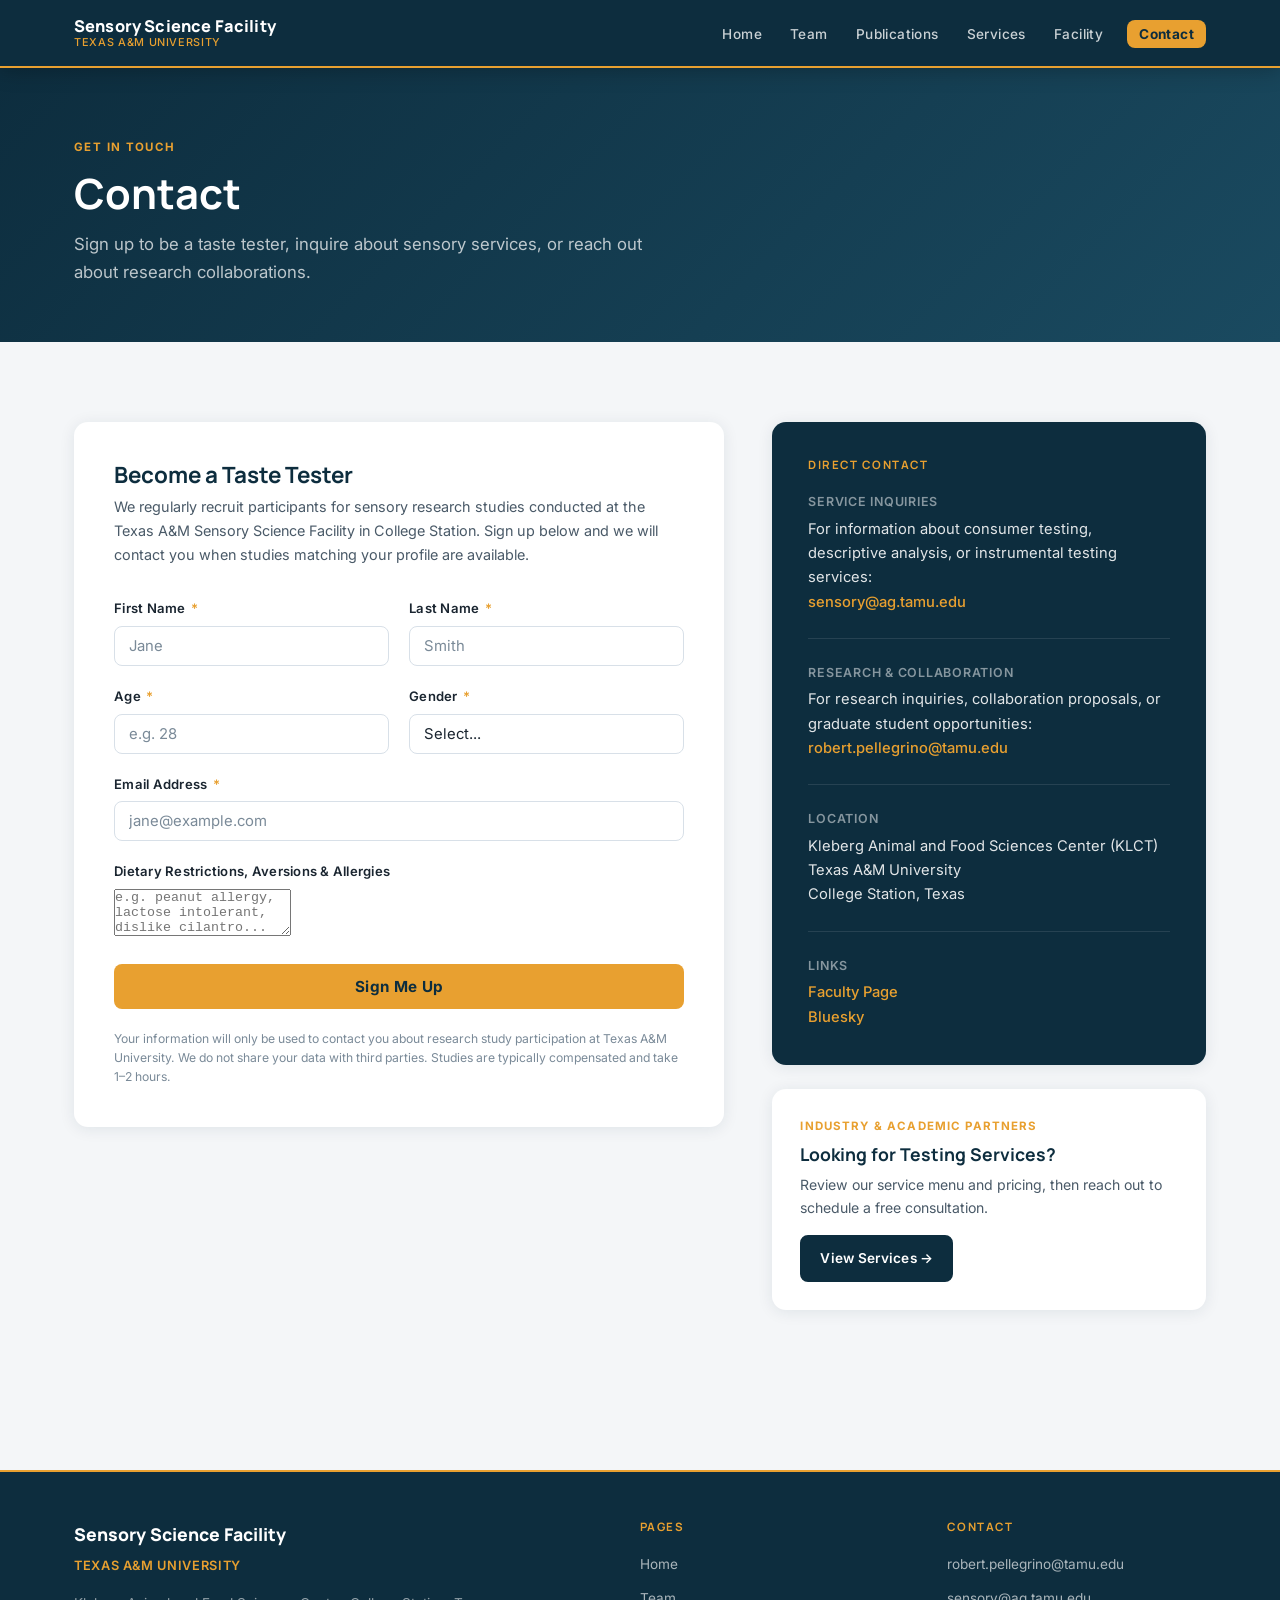
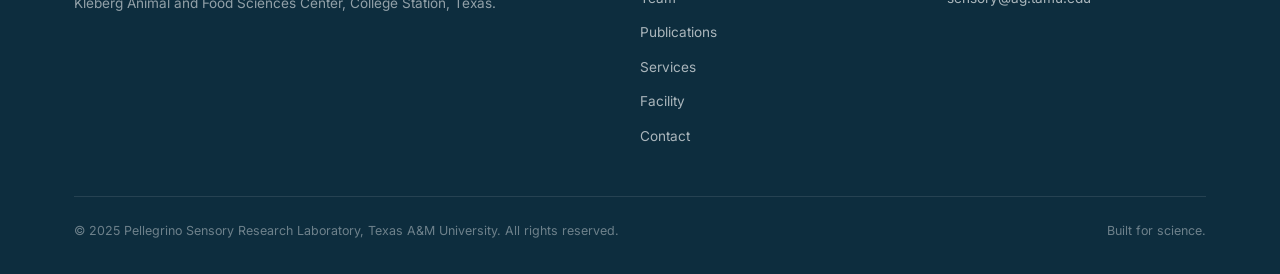
==== commit 7884dd10: "Added dietary question to contact form" ====
--- a/contact.html
+++ b/contact.html
@@ -86,6 +86,11 @@
               <input type="email" id="email" name="email" placeholder="jane@example.com" required autocomplete="email" />
             </div>
 
+            <div class="form-group">
+              <label for="dietary">Dietary Restrictions, Aversions &amp; Allergies</label>
+              <textarea id="dietary" name="dietary" rows="3" placeholder="e.g. peanut allergy, lactose intolerant, dislike cilantro..."></textarea>
+            </div>
+
             <button type="submit" class="form-submit">Sign Me Up</button>
 
             <div id="formMessage" class="form-message"></div>
@@ -159,7 +164,7 @@
     ===============================================================
 
     1. Create a new Google Sheet. Name the first row columns:
-       Timestamp | First Name | Last Name | Age | Gender | Email
+       Timestamp | First Name | Last Name | Age | Gender | Email | Dietary
 
     2. Go to Extensions > Apps Script in that Google Sheet.
 
@@ -175,7 +180,8 @@
           data.lastName  || '',
           data.age       || '',
           data.gender    || '',
-          data.email     || ''
+          data.email     || '',
+          data.dietary   || ''
         ]);
         return ContentService
           .createTextOutput(JSON.stringify({ status: 'success' }))
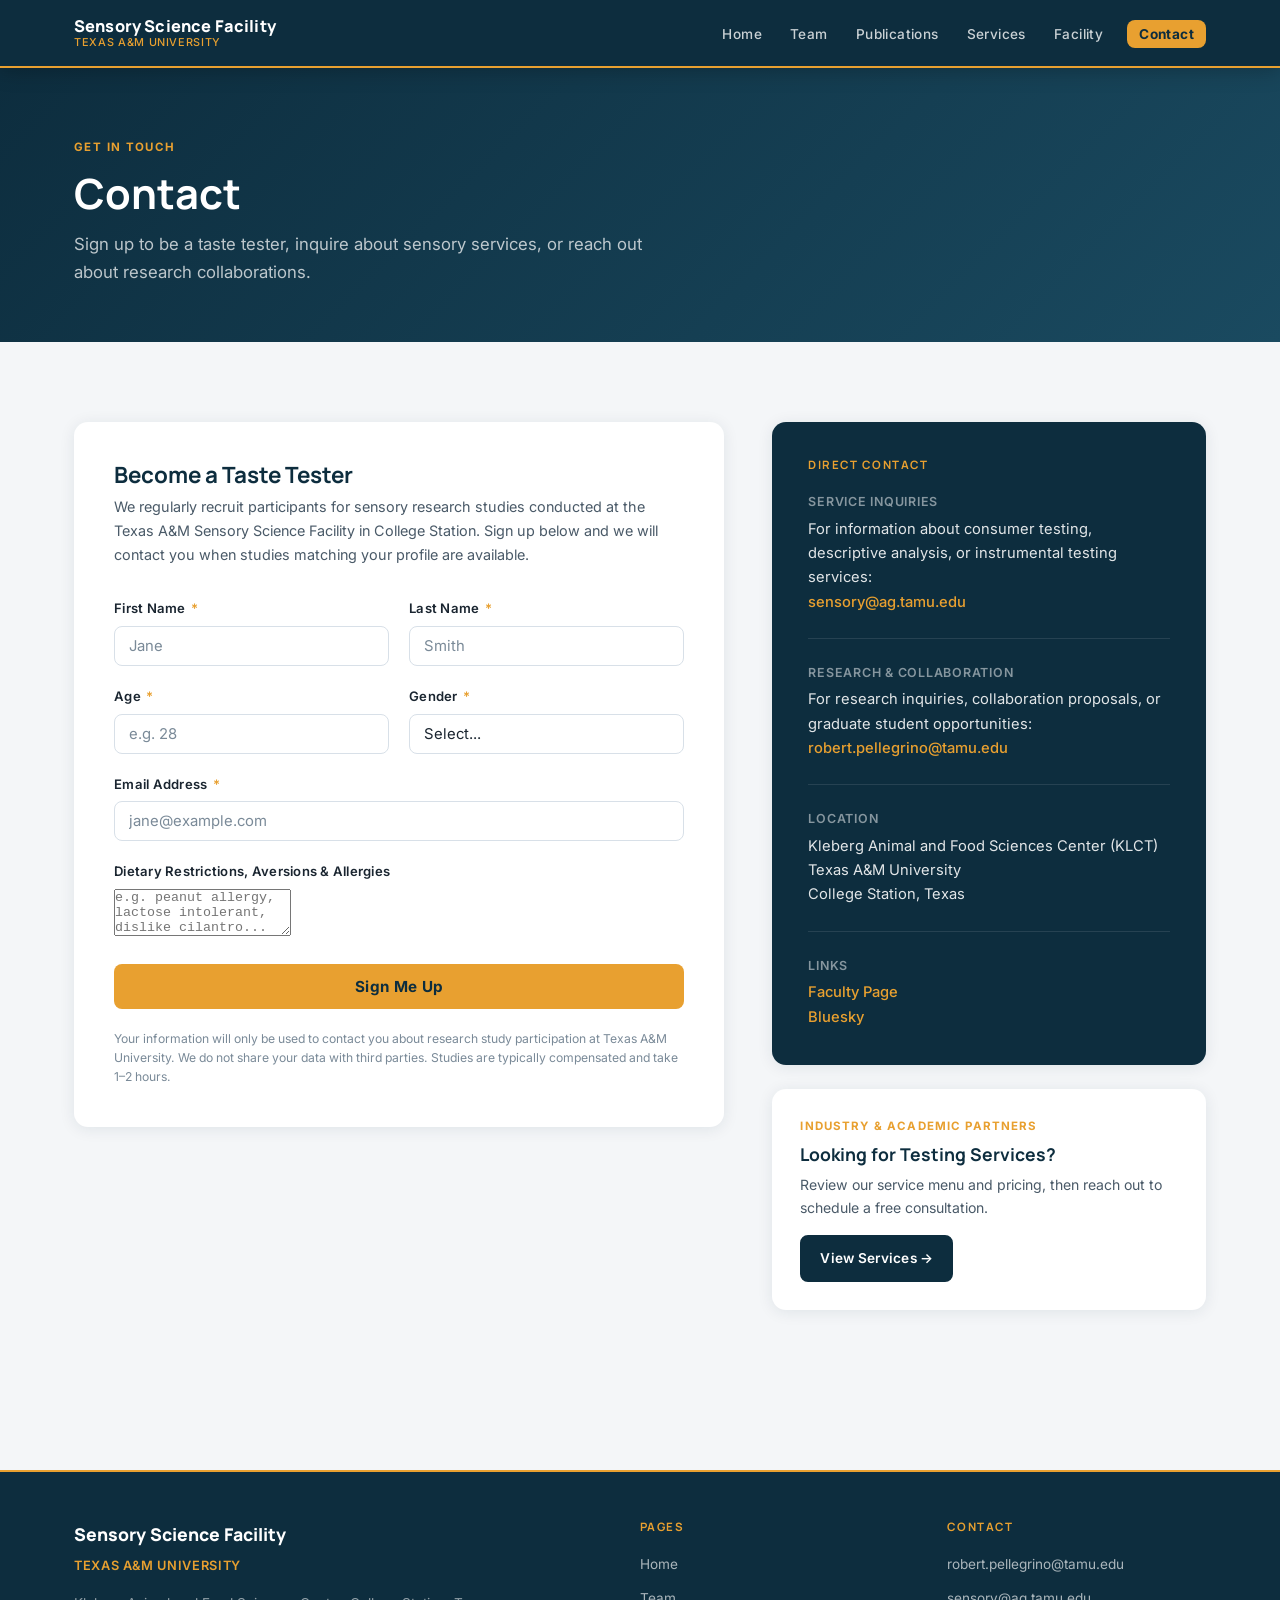
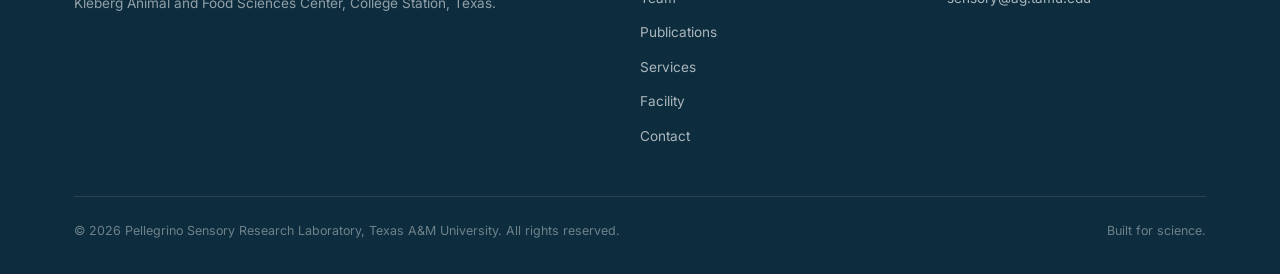
==== commit 3518ab38: "Update team, publications, facility photos, and home page research schematic Home - Add current rese" ====
--- a/contact.html
+++ b/contact.html
@@ -235,7 +235,7 @@
         </div>
       </div>
       <div class="footer-bottom">
-        <p>&copy; 2025 Pellegrino Sensory Research Laboratory, Texas A&amp;M University. All rights reserved.</p>
+        <p>&copy; 2026 Pellegrino Sensory Research Laboratory, Texas A&amp;M University. All rights reserved.</p>
         <p>Built for science.</p>
       </div>
     </div>
--- a/css/style.css
+++ b/css/style.css
@@ -1213,6 +1213,7 @@
 
   .hero-grid,
   .research-split,
+  .research-focus,
   .contact-grid,
   .pi-card,
   .grid-2,
@@ -1262,3 +1263,81 @@
   .footer-grid { grid-template-columns: 1fr; }
   .footer-bottom { flex-direction: column; text-align: center; }
 }
+
+/* --- Current research schematic (home, inside approach banner) --- */
+.research-focus {
+  display: grid;
+  grid-template-columns: 1fr 2fr;
+  gap: 40px;
+  align-items: center;
+  margin-top: 56px;
+}
+
+.research-focus-text h3 {
+  color: #ffffff;
+  font-size: 1.25rem;
+  margin-bottom: 12px;
+}
+
+.research-focus-text p {
+  color: rgba(255,255,255,0.7);
+  font-size: 0.98rem;
+}
+
+.research-focus-figure {
+  display: block;
+  background: #ffffff;
+  border-radius: var(--radius-lg);
+  padding: 20px 24px;
+}
+
+.research-focus-figure img {
+  display: block;
+  width: 100%;
+  height: auto;
+  border-radius: 0;
+}
+
+/* --- Facility photo pairs --- */
+.facility-img-pair {
+  display: grid;
+  grid-template-columns: 1fr 1fr;
+  gap: 4px;
+  background: var(--navy);
+}
+
+.facility-img-pair img,
+.facility-img-wide {
+  display: block;
+  width: 100%;
+  aspect-ratio: 3 / 2;
+  object-fit: cover;
+  object-position: center;
+  border-radius: 0;
+}
+
+.facility-img-wide {
+  aspect-ratio: auto;
+  max-height: 460px;
+}
+
+/* --- Uniform team photos --- */
+.team-grid .member-photo { height: 260px; }
+
+.member-initials {
+  font-family: 'Manrope', sans-serif;
+  font-weight: 800;
+  font-size: 3.2rem;
+  letter-spacing: 0.04em;
+  color: var(--navy);
+  opacity: 0.35;
+}
+
+@media (max-width: 600px) {
+  .facility-img-pair { grid-template-columns: 1fr; }
+}
+
+@media (max-width: 900px) {
+  .research-focus { grid-template-columns: 1fr; gap: 24px; }
+  .research-focus-figure { padding: 12px; }
+}
